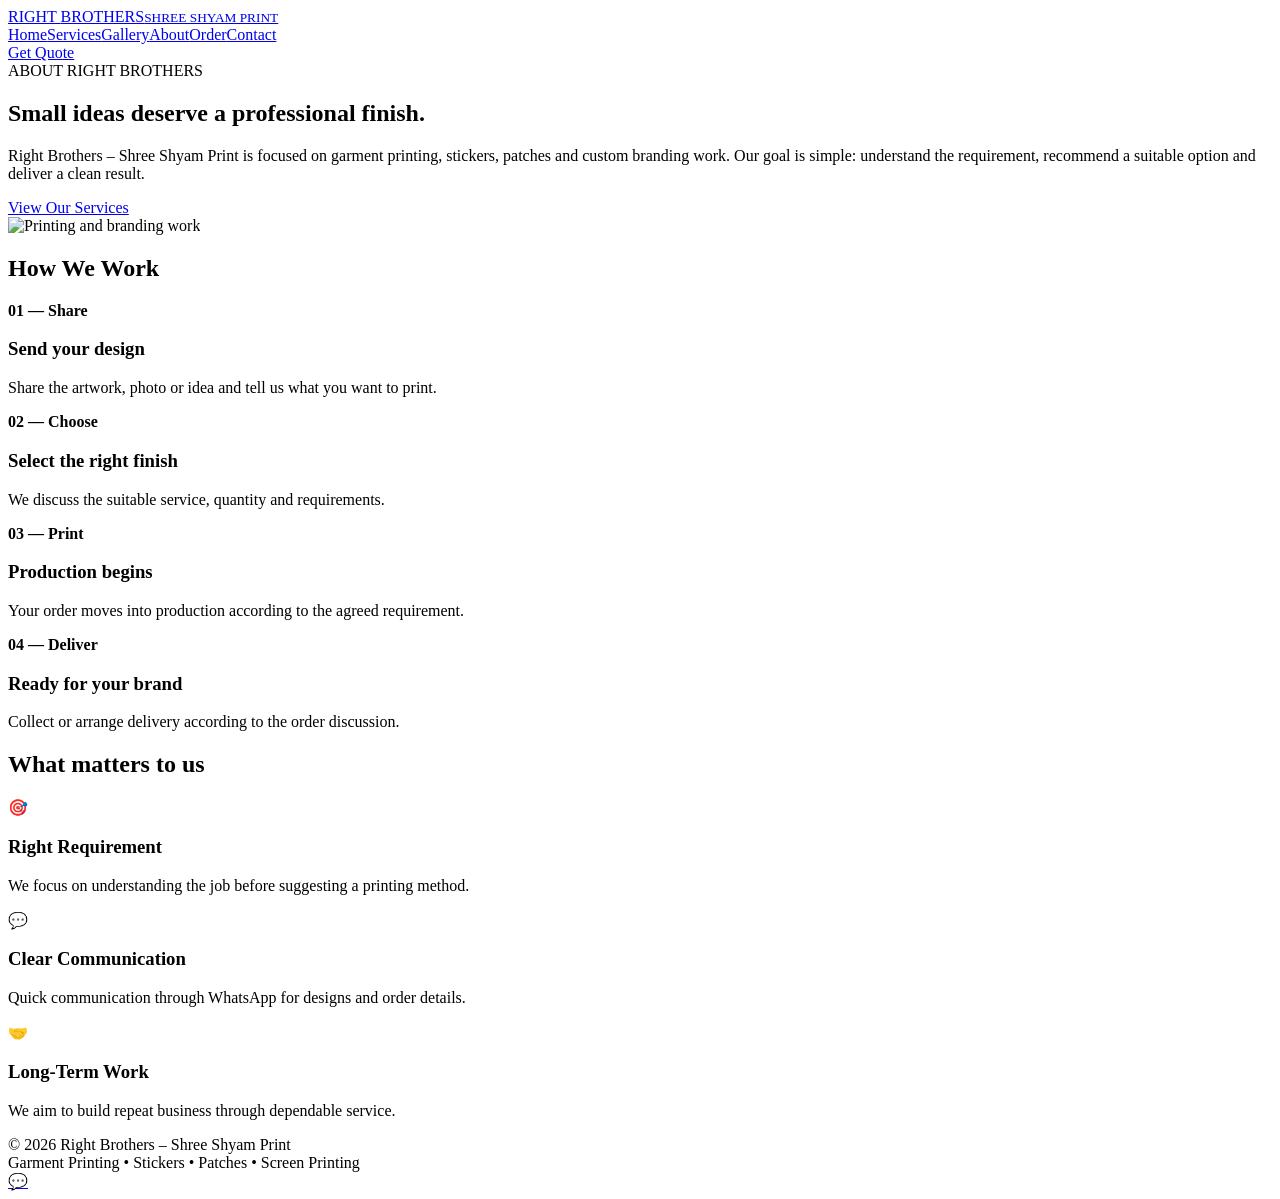
==== about.html @ 7b705228 "Add files via upload" ====
<!doctype html><html lang="en"><head><meta charset="utf-8"><meta name="viewport" content="width=device-width,initial-scale=1"><meta name="description" content="About Right Brothers – Shree Shyam Print, printing and branding solutions in Kolkata."><title>About Us | Right Brothers</title><link rel="stylesheet" href="style.css"></head><body>
<header><div class="wrap nav"><a class="brand" href="index.html">RIGHT <span>BROTHERS</span><small>SHREE SHYAM PRINT</small></a><nav><a href="index.html">Home</a><a href="services.html">Services</a><a href="gallery.html">Gallery</a><a class="active" href="about.html">About</a><a href="order.html">Order</a><a href="contact.html">Contact</a></nav><a class="order" href="order.html">Get Quote</a></div></header><main><section class="hero"><div class="wrap heroGrid"><div><div class="eyebrow">ABOUT RIGHT BROTHERS</div><h1>Small ideas deserve a <span>professional finish.</span></h1><p>Right Brothers – Shree Shyam Print is focused on garment printing, stickers, patches and custom branding work. Our goal is simple: understand the requirement, recommend a suitable option and deliver a clean result.</p><a class="btn btnGold" href="services.html">View Our Services</a></div><img class="heroImg" src="assets/img1.jpg" alt="Printing and branding work"></div></section><section><div class="wrap"><div class="heading"><h2>How We <span>Work</span></h2></div><div class="timeline"><div class="card"><b>01 — Share</b><h3>Send your design</h3><p>Share the artwork, photo or idea and tell us what you want to print.</p></div><div class="card"><b>02 — Choose</b><h3>Select the right finish</h3><p>We discuss the suitable service, quantity and requirements.</p></div><div class="card"><b>03 — Print</b><h3>Production begins</h3><p>Your order moves into production according to the agreed requirement.</p></div><div class="card"><b>04 — Deliver</b><h3>Ready for your brand</h3><p>Collect or arrange delivery according to the order discussion.</p></div></div></div></section><section class="band"><div class="wrap"><div class="heading"><h2>What matters to <span>us</span></h2></div><div class="grid features"><div class="card"><div class="icon">🎯</div><h3>Right Requirement</h3><p>We focus on understanding the job before suggesting a printing method.</p></div><div class="card"><div class="icon">💬</div><h3>Clear Communication</h3><p>Quick communication through WhatsApp for designs and order details.</p></div><div class="card"><div class="icon">🤝</div><h3>Long-Term Work</h3><p>We aim to build repeat business through dependable service.</p></div></div></div></section></main><footer><div class="wrap foot"><div>© 2026 Right Brothers – Shree Shyam Print</div><div>Garment Printing • Stickers • Patches • Screen Printing</div></div></footer><a class="wa" href="https://wa.me/919330993359">💬</a></body></html>
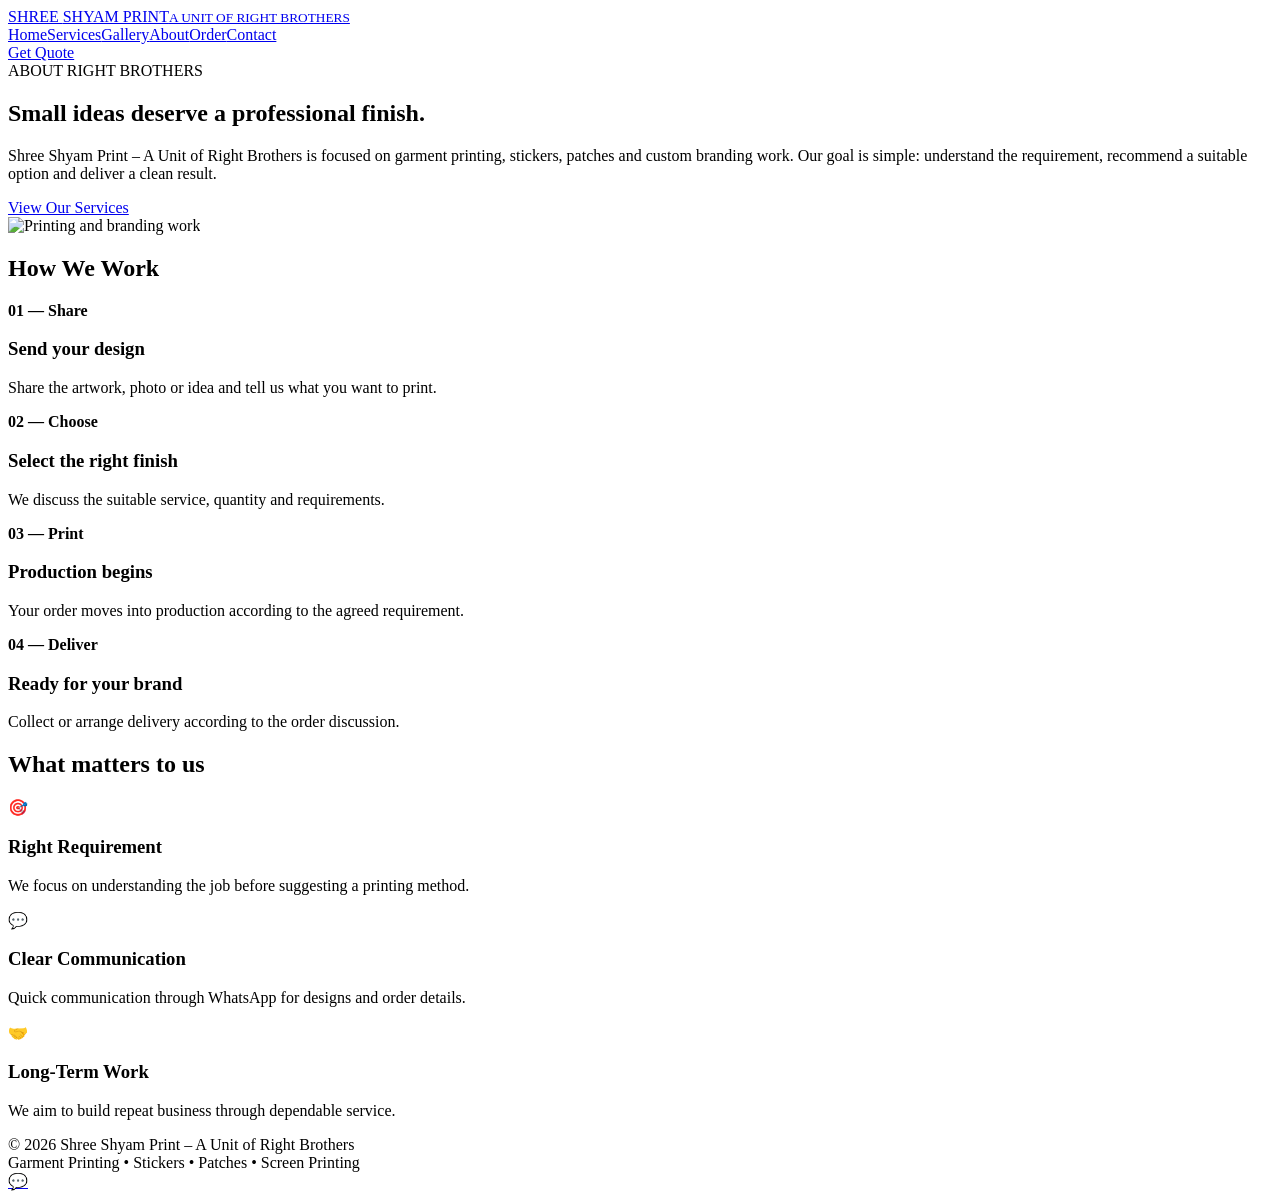
==== commit 38a10efb: "Add files via upload" ====
--- a/about.html
+++ b/about.html
@@ -1,2 +1,2 @@
-<!doctype html><html lang="en"><head><meta charset="utf-8"><meta name="viewport" content="width=device-width,initial-scale=1"><meta name="description" content="About Right Brothers – Shree Shyam Print, printing and branding solutions in Kolkata."><title>About Us | Right Brothers</title><link rel="stylesheet" href="style.css"></head><body>
-<header><div class="wrap nav"><a class="brand" href="index.html">RIGHT <span>BROTHERS</span><small>SHREE SHYAM PRINT</small></a><nav><a href="index.html">Home</a><a href="services.html">Services</a><a href="gallery.html">Gallery</a><a class="active" href="about.html">About</a><a href="order.html">Order</a><a href="contact.html">Contact</a></nav><a class="order" href="order.html">Get Quote</a></div></header><main><section class="hero"><div class="wrap heroGrid"><div><div class="eyebrow">ABOUT RIGHT BROTHERS</div><h1>Small ideas deserve a <span>professional finish.</span></h1><p>Right Brothers – Shree Shyam Print is focused on garment printing, stickers, patches and custom branding work. Our goal is simple: understand the requirement, recommend a suitable option and deliver a clean result.</p><a class="btn btnGold" href="services.html">View Our Services</a></div><img class="heroImg" src="assets/img1.jpg" alt="Printing and branding work"></div></section><section><div class="wrap"><div class="heading"><h2>How We <span>Work</span></h2></div><div class="timeline"><div class="card"><b>01 — Share</b><h3>Send your design</h3><p>Share the artwork, photo or idea and tell us what you want to print.</p></div><div class="card"><b>02 — Choose</b><h3>Select the right finish</h3><p>We discuss the suitable service, quantity and requirements.</p></div><div class="card"><b>03 — Print</b><h3>Production begins</h3><p>Your order moves into production according to the agreed requirement.</p></div><div class="card"><b>04 — Deliver</b><h3>Ready for your brand</h3><p>Collect or arrange delivery according to the order discussion.</p></div></div></div></section><section class="band"><div class="wrap"><div class="heading"><h2>What matters to <span>us</span></h2></div><div class="grid features"><div class="card"><div class="icon">🎯</div><h3>Right Requirement</h3><p>We focus on understanding the job before suggesting a printing method.</p></div><div class="card"><div class="icon">💬</div><h3>Clear Communication</h3><p>Quick communication through WhatsApp for designs and order details.</p></div><div class="card"><div class="icon">🤝</div><h3>Long-Term Work</h3><p>We aim to build repeat business through dependable service.</p></div></div></div></section></main><footer><div class="wrap foot"><div>© 2026 Right Brothers – Shree Shyam Print</div><div>Garment Printing • Stickers • Patches • Screen Printing</div></div></footer><a class="wa" href="https://wa.me/919330993359">💬</a></body></html>
+<!doctype html><html lang="en"><head><meta charset="utf-8"><meta name="viewport" content="width=device-width,initial-scale=1"><meta name="description" content="About Shree Shyam Print – A Unit of Right Brothers, printing and branding solutions in Kolkata."><title>About Us | Shree Shyam Print</title><link rel="stylesheet" href="style.css"></head><body>
+<header><div class="wrap nav"><a class="brand" href="index.html">SHREE <span>SHYAM PRINT</span><small>A UNIT OF RIGHT BROTHERS</small></a><nav><a href="index.html">Home</a><a href="services.html">Services</a><a href="gallery.html">Gallery</a><a class="active" href="about.html">About</a><a href="order.html">Order</a><a href="contact.html">Contact</a></nav><a class="order" href="order.html">Get Quote</a></div></header><main><section class="hero"><div class="wrap heroGrid"><div><div class="eyebrow">ABOUT RIGHT BROTHERS</div><h1>Small ideas deserve a <span>professional finish.</span></h1><p>Shree Shyam Print – A Unit of Right Brothers is focused on garment printing, stickers, patches and custom branding work. Our goal is simple: understand the requirement, recommend a suitable option and deliver a clean result.</p><a class="btn btnGold" href="services.html">View Our Services</a></div><img class="heroImg" src="assets/img1.jpg" alt="Printing and branding work"></div></section><section><div class="wrap"><div class="heading"><h2>How We <span>Work</span></h2></div><div class="timeline"><div class="card"><b>01 — Share</b><h3>Send your design</h3><p>Share the artwork, photo or idea and tell us what you want to print.</p></div><div class="card"><b>02 — Choose</b><h3>Select the right finish</h3><p>We discuss the suitable service, quantity and requirements.</p></div><div class="card"><b>03 — Print</b><h3>Production begins</h3><p>Your order moves into production according to the agreed requirement.</p></div><div class="card"><b>04 — Deliver</b><h3>Ready for your brand</h3><p>Collect or arrange delivery according to the order discussion.</p></div></div></div></section><section class="band"><div class="wrap"><div class="heading"><h2>What matters to <span>us</span></h2></div><div class="grid features"><div class="card"><div class="icon">🎯</div><h3>Right Requirement</h3><p>We focus on understanding the job before suggesting a printing method.</p></div><div class="card"><div class="icon">💬</div><h3>Clear Communication</h3><p>Quick communication through WhatsApp for designs and order details.</p></div><div class="card"><div class="icon">🤝</div><h3>Long-Term Work</h3><p>We aim to build repeat business through dependable service.</p></div></div></div></section></main><footer><div class="wrap foot"><div>© 2026 Shree Shyam Print – A Unit of Right Brothers</div><div>Garment Printing • Stickers • Patches • Screen Printing</div></div></footer><a class="wa" href="https://wa.me/919330993359">💬</a></body></html>
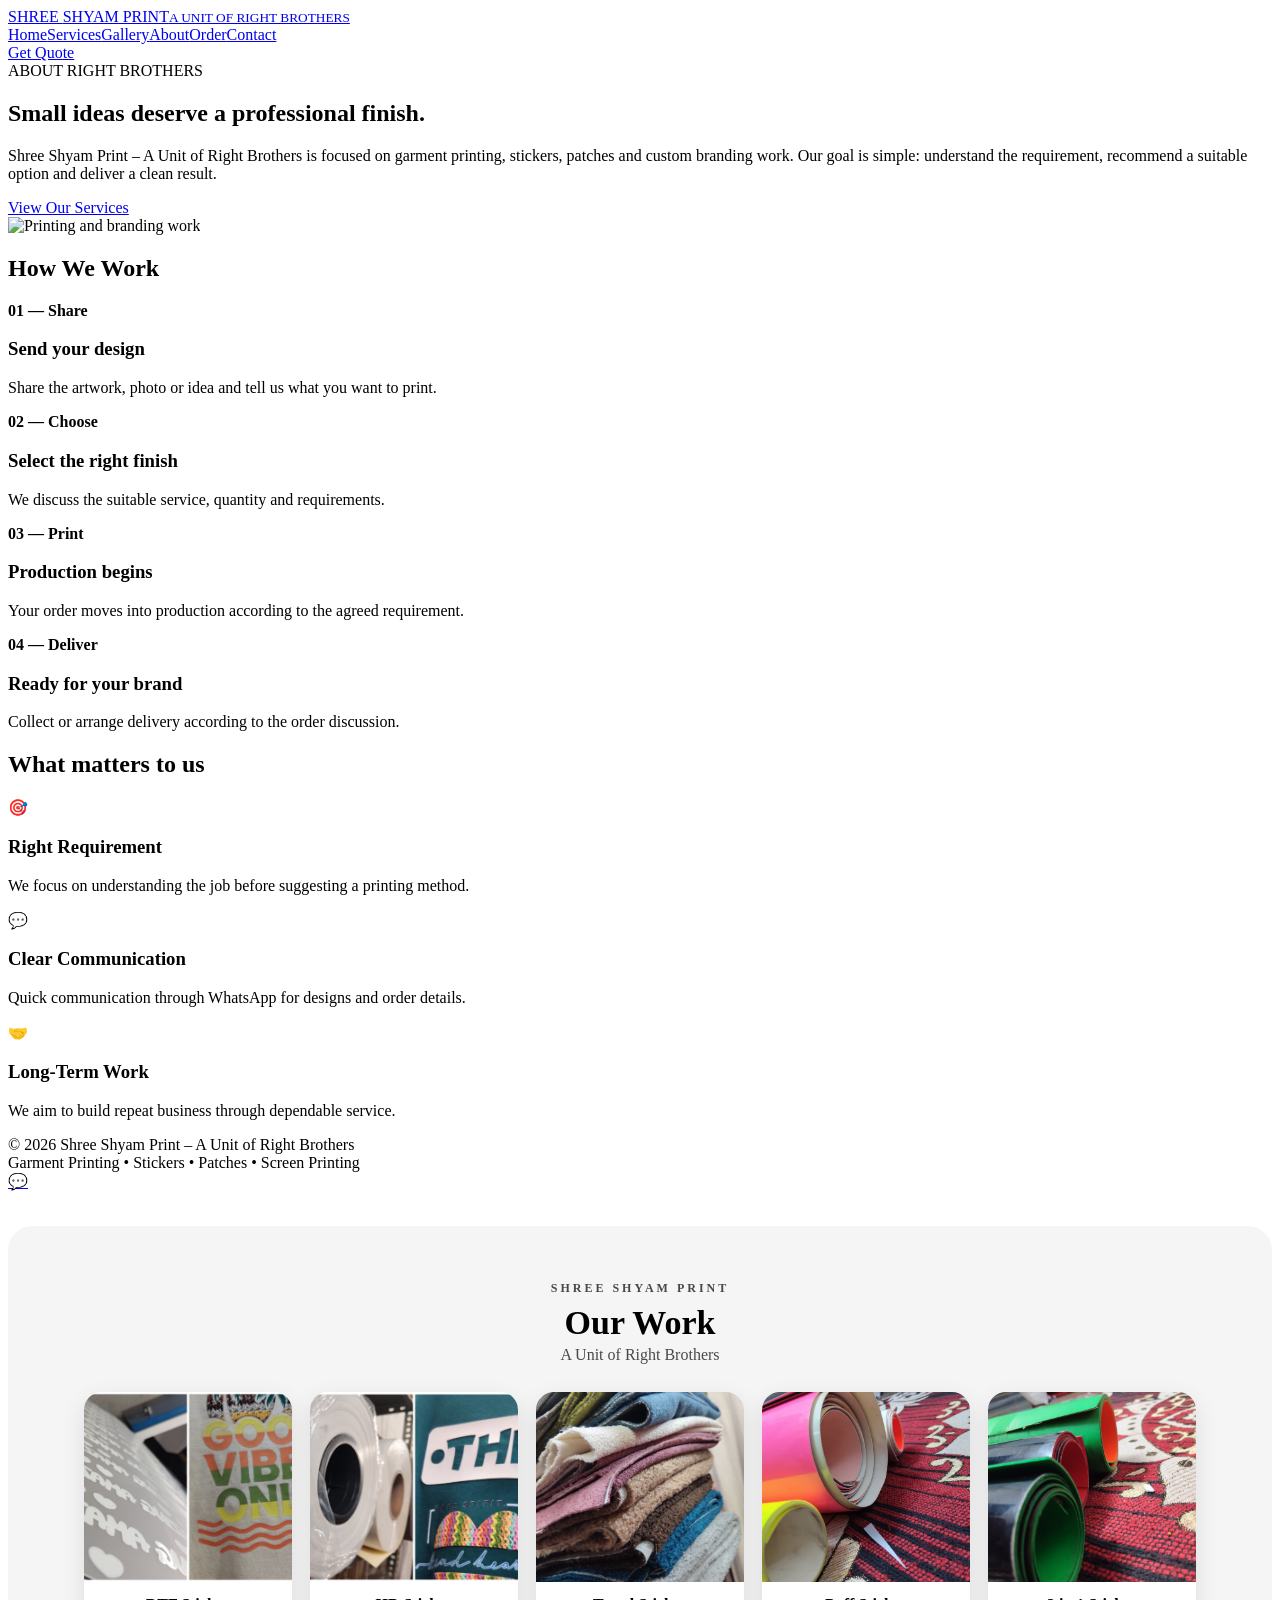
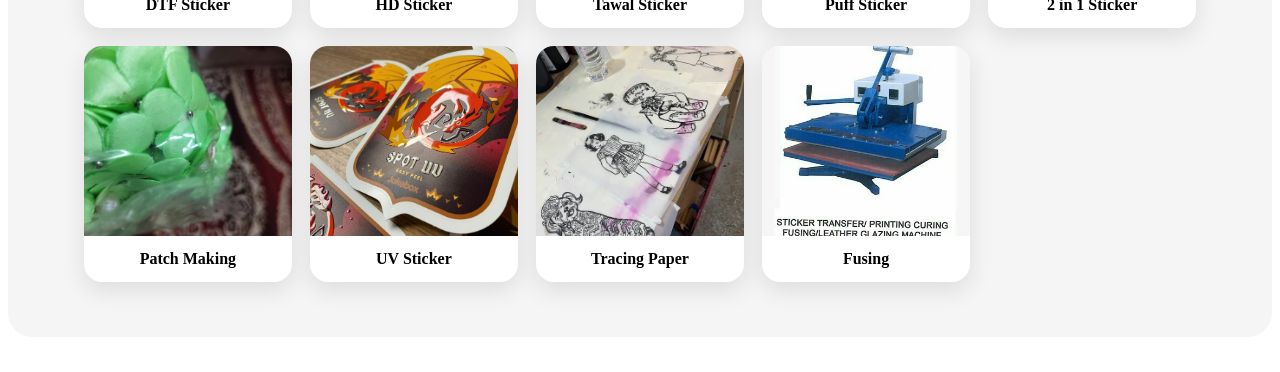
==== commit 82db027d: "Add files via upload" ====
--- a/about.html
+++ b/about.html
@@ -1,2 +1,61 @@
 <!doctype html><html lang="en"><head><meta charset="utf-8"><meta name="viewport" content="width=device-width,initial-scale=1"><meta name="description" content="About Shree Shyam Print – A Unit of Right Brothers, printing and branding solutions in Kolkata."><title>About Us | Shree Shyam Print</title><link rel="stylesheet" href="style.css"></head><body>
-<header><div class="wrap nav"><a class="brand" href="index.html">SHREE <span>SHYAM PRINT</span><small>A UNIT OF RIGHT BROTHERS</small></a><nav><a href="index.html">Home</a><a href="services.html">Services</a><a href="gallery.html">Gallery</a><a class="active" href="about.html">About</a><a href="order.html">Order</a><a href="contact.html">Contact</a></nav><a class="order" href="order.html">Get Quote</a></div></header><main><section class="hero"><div class="wrap heroGrid"><div><div class="eyebrow">ABOUT RIGHT BROTHERS</div><h1>Small ideas deserve a <span>professional finish.</span></h1><p>Shree Shyam Print – A Unit of Right Brothers is focused on garment printing, stickers, patches and custom branding work. Our goal is simple: understand the requirement, recommend a suitable option and deliver a clean result.</p><a class="btn btnGold" href="services.html">View Our Services</a></div><img class="heroImg" src="assets/img1.jpg" alt="Printing and branding work"></div></section><section><div class="wrap"><div class="heading"><h2>How We <span>Work</span></h2></div><div class="timeline"><div class="card"><b>01 — Share</b><h3>Send your design</h3><p>Share the artwork, photo or idea and tell us what you want to print.</p></div><div class="card"><b>02 — Choose</b><h3>Select the right finish</h3><p>We discuss the suitable service, quantity and requirements.</p></div><div class="card"><b>03 — Print</b><h3>Production begins</h3><p>Your order moves into production according to the agreed requirement.</p></div><div class="card"><b>04 — Deliver</b><h3>Ready for your brand</h3><p>Collect or arrange delivery according to the order discussion.</p></div></div></div></section><section class="band"><div class="wrap"><div class="heading"><h2>What matters to <span>us</span></h2></div><div class="grid features"><div class="card"><div class="icon">🎯</div><h3>Right Requirement</h3><p>We focus on understanding the job before suggesting a printing method.</p></div><div class="card"><div class="icon">💬</div><h3>Clear Communication</h3><p>Quick communication through WhatsApp for designs and order details.</p></div><div class="card"><div class="icon">🤝</div><h3>Long-Term Work</h3><p>We aim to build repeat business through dependable service.</p></div></div></div></section></main><footer><div class="wrap foot"><div>© 2026 Shree Shyam Print – A Unit of Right Brothers</div><div>Garment Printing • Stickers • Patches • Screen Printing</div></div></footer><a class="wa" href="https://wa.me/919330993359">💬</a></body></html>
+<header><div class="wrap nav"><a class="brand" href="index.html">SHREE <span>SHYAM PRINT</span><small>A UNIT OF RIGHT BROTHERS</small></a><nav><a href="index.html">Home</a><a href="services.html">Services</a><a href="gallery.html">Gallery</a><a class="active" href="about.html">About</a><a href="order.html">Order</a><a href="contact.html">Contact</a></nav><a class="order" href="order.html">Get Quote</a></div></header><main><section class="hero"><div class="wrap heroGrid"><div><div class="eyebrow">ABOUT RIGHT BROTHERS</div><h1>Small ideas deserve a <span>professional finish.</span></h1><p>Shree Shyam Print – A Unit of Right Brothers is focused on garment printing, stickers, patches and custom branding work. Our goal is simple: understand the requirement, recommend a suitable option and deliver a clean result.</p><a class="btn btnGold" href="services.html">View Our Services</a></div><img class="heroImg" src="assets/img1.jpg" alt="Printing and branding work"></div></section><section><div class="wrap"><div class="heading"><h2>How We <span>Work</span></h2></div><div class="timeline"><div class="card"><b>01 — Share</b><h3>Send your design</h3><p>Share the artwork, photo or idea and tell us what you want to print.</p></div><div class="card"><b>02 — Choose</b><h3>Select the right finish</h3><p>We discuss the suitable service, quantity and requirements.</p></div><div class="card"><b>03 — Print</b><h3>Production begins</h3><p>Your order moves into production according to the agreed requirement.</p></div><div class="card"><b>04 — Deliver</b><h3>Ready for your brand</h3><p>Collect or arrange delivery according to the order discussion.</p></div></div></div></section><section class="band"><div class="wrap"><div class="heading"><h2>What matters to <span>us</span></h2></div><div class="grid features"><div class="card"><div class="icon">🎯</div><h3>Right Requirement</h3><p>We focus on understanding the job before suggesting a printing method.</p></div><div class="card"><div class="icon">💬</div><h3>Clear Communication</h3><p>Quick communication through WhatsApp for designs and order details.</p></div><div class="card"><div class="icon">🤝</div><h3>Long-Term Work</h3><p>We aim to build repeat business through dependable service.</p></div></div></div></section></main><footer><div class="wrap foot"><div>© 2026 Shree Shyam Print – A Unit of Right Brothers</div><div>Garment Printing • Stickers • Patches • Screen Printing</div></div></footer><a class="wa" href="https://wa.me/919330993359">💬</a>
+<section class="ssp-all-work-gallery" aria-label="Our Work">
+  <div class="ssp-gallery-heading">
+    <div class="ssp-eyebrow">SHREE SHYAM PRINT</div>
+    <h2>Our Work</h2>
+    <p>A Unit of Right Brothers</p>
+  </div>
+  <div class="ssp-work-grid">
+    <article class="ssp-work-card">
+      <img src="[data-uri]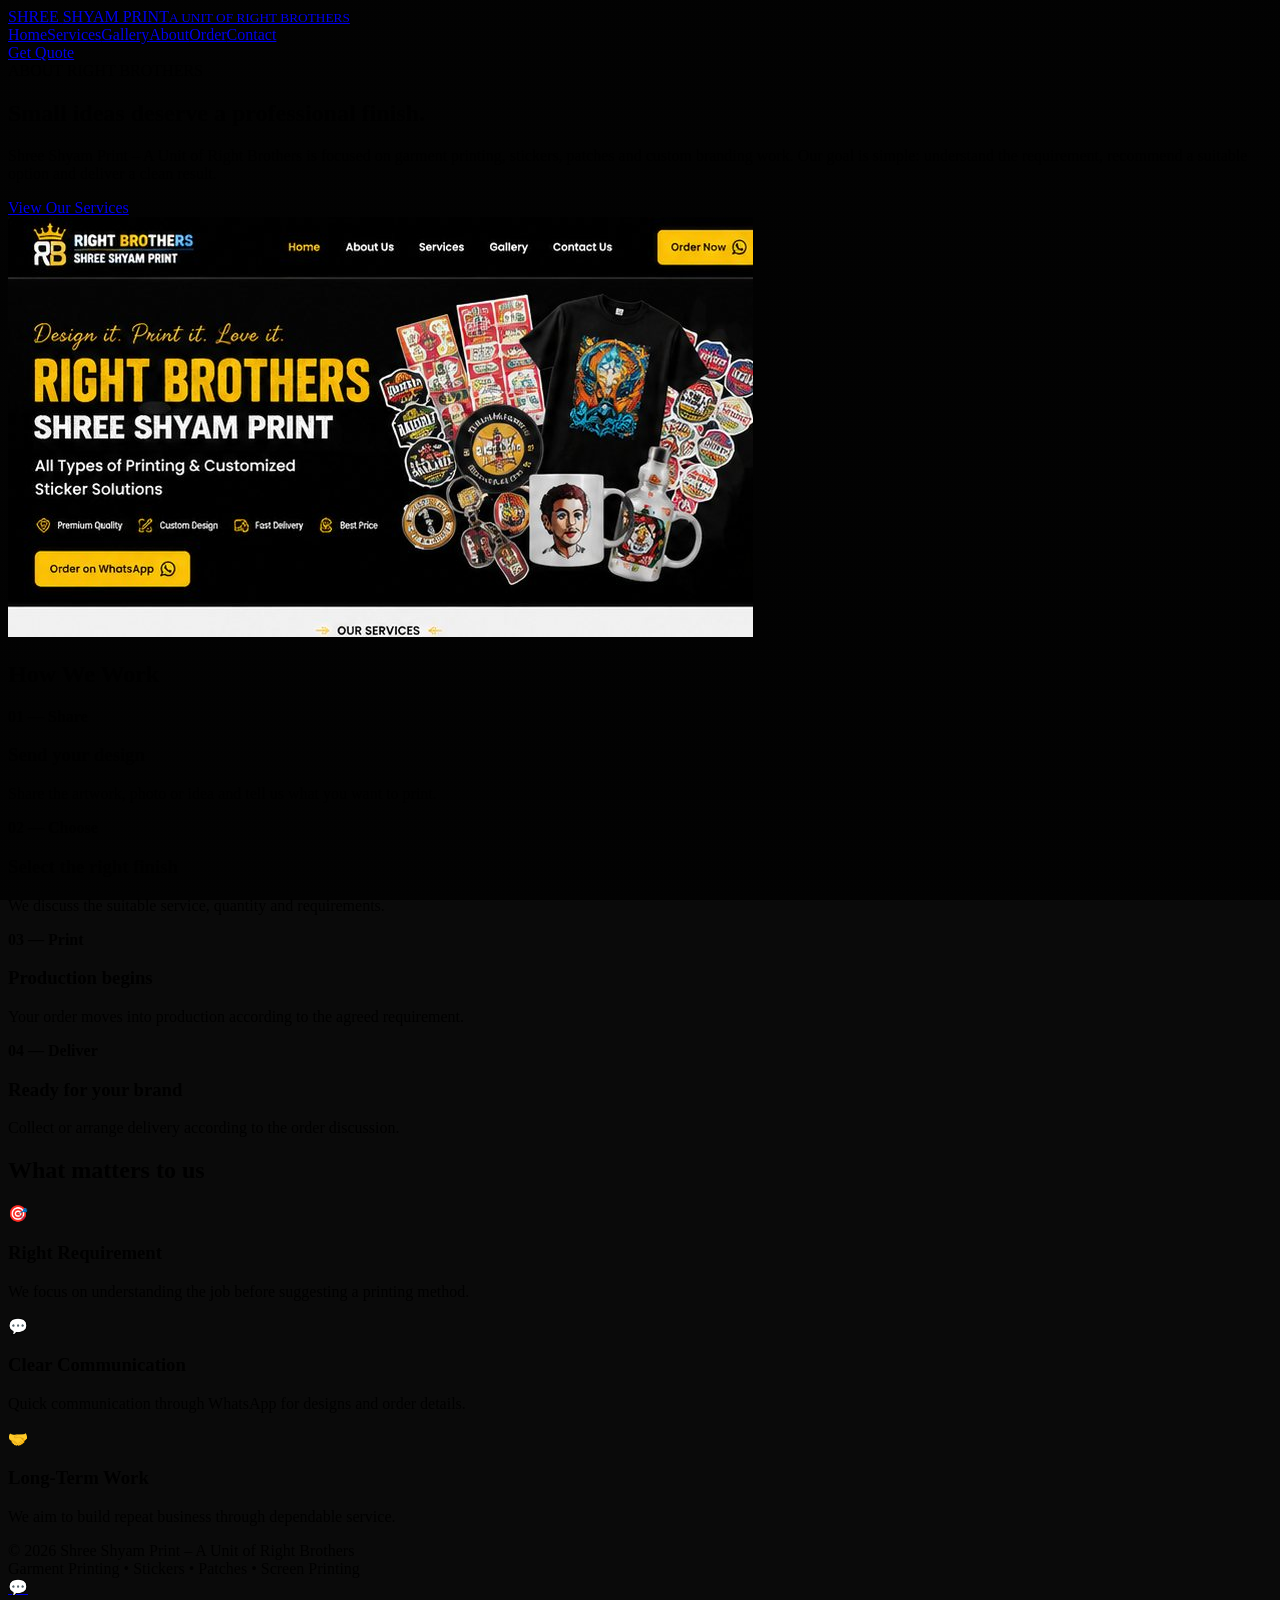
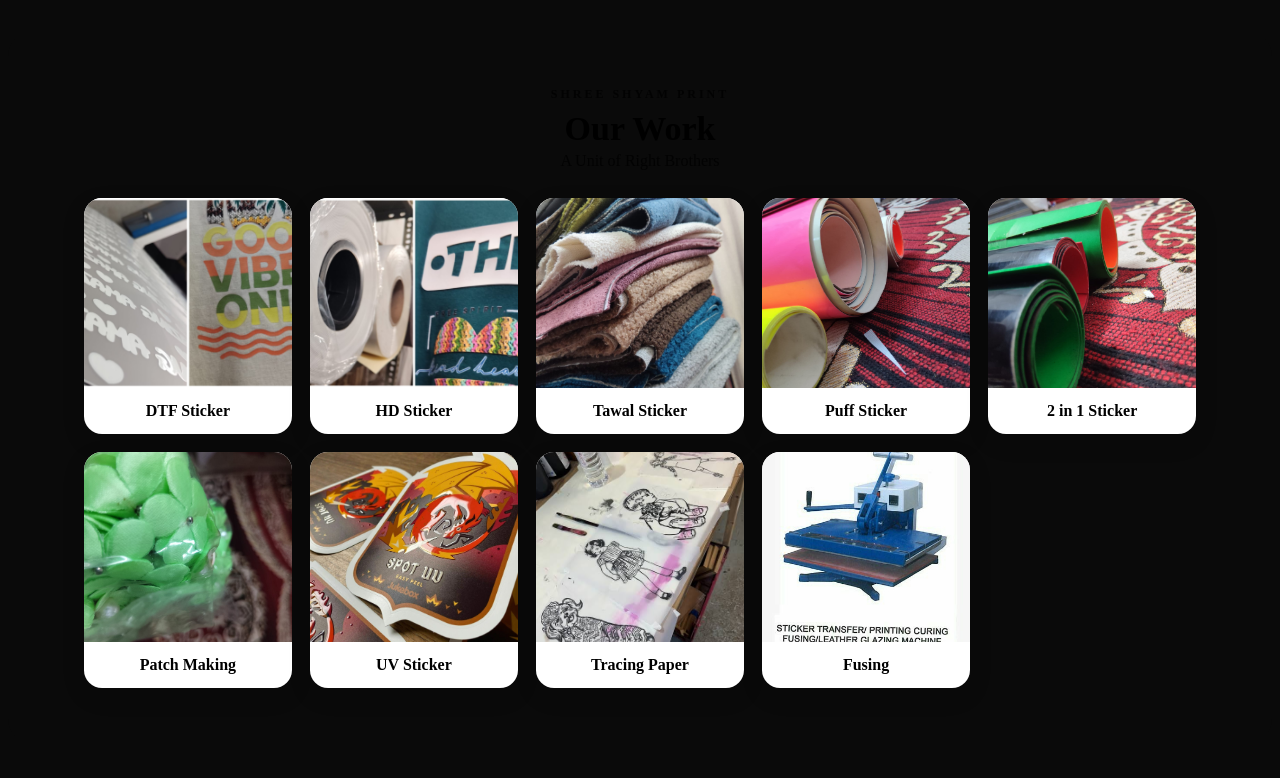
==== commit ef6d68b0: "Add files via upload" ====
--- a/about.html
+++ b/about.html
@@ -1,5 +1,7 @@
-<!doctype html><html lang="en"><head><meta charset="utf-8"><meta name="viewport" content="width=device-width,initial-scale=1"><meta name="description" content="About Shree Shyam Print – A Unit of Right Brothers, printing and branding solutions in Kolkata."><title>About Us | Shree Shyam Print</title><link rel="stylesheet" href="style.css"></head><body>
-<header><div class="wrap nav"><a class="brand" href="index.html">SHREE <span>SHYAM PRINT</span><small>A UNIT OF RIGHT BROTHERS</small></a><nav><a href="index.html">Home</a><a href="services.html">Services</a><a href="gallery.html">Gallery</a><a class="active" href="about.html">About</a><a href="order.html">Order</a><a href="contact.html">Contact</a></nav><a class="order" href="order.html">Get Quote</a></div></header><main><section class="hero"><div class="wrap heroGrid"><div><div class="eyebrow">ABOUT RIGHT BROTHERS</div><h1>Small ideas deserve a <span>professional finish.</span></h1><p>Shree Shyam Print – A Unit of Right Brothers is focused on garment printing, stickers, patches and custom branding work. Our goal is simple: understand the requirement, recommend a suitable option and deliver a clean result.</p><a class="btn btnGold" href="services.html">View Our Services</a></div><img class="heroImg" src="assets/img1.jpg" alt="Printing and branding work"></div></section><section><div class="wrap"><div class="heading"><h2>How We <span>Work</span></h2></div><div class="timeline"><div class="card"><b>01 — Share</b><h3>Send your design</h3><p>Share the artwork, photo or idea and tell us what you want to print.</p></div><div class="card"><b>02 — Choose</b><h3>Select the right finish</h3><p>We discuss the suitable service, quantity and requirements.</p></div><div class="card"><b>03 — Print</b><h3>Production begins</h3><p>Your order moves into production according to the agreed requirement.</p></div><div class="card"><b>04 — Deliver</b><h3>Ready for your brand</h3><p>Collect or arrange delivery according to the order discussion.</p></div></div></div></section><section class="band"><div class="wrap"><div class="heading"><h2>What matters to <span>us</span></h2></div><div class="grid features"><div class="card"><div class="icon">🎯</div><h3>Right Requirement</h3><p>We focus on understanding the job before suggesting a printing method.</p></div><div class="card"><div class="icon">💬</div><h3>Clear Communication</h3><p>Quick communication through WhatsApp for designs and order details.</p></div><div class="card"><div class="icon">🤝</div><h3>Long-Term Work</h3><p>We aim to build repeat business through dependable service.</p></div></div></div></section></main><footer><div class="wrap foot"><div>© 2026 Shree Shyam Print – A Unit of Right Brothers</div><div>Garment Printing • Stickers • Patches • Screen Printing</div></div></footer><a class="wa" href="https://wa.me/919330993359">💬</a>
+<!doctype html><html lang="en"><head><meta charset="utf-8"><meta name="viewport" content="width=device-width,initial-scale=1"><meta name="description" content="About Shree Shyam Print – A Unit of Right Brothers, printing and branding solutions in Kolkata."><title>About Us | Shree Shyam Print</title><link rel="stylesheet" href="style.css"><style>
+html,body{background-image:linear-gradient(rgba(0,0,0,.78),rgba(0,0,0,.78)),url('assets/work-background.jpg');background-size:cover;background-position:center;background-attachment:fixed;background-repeat:no-repeat;background-color:#0a0a0a}
+</style></head><body>
+<header><div class="wrap nav"><a class="brand" href="index.html">SHREE <span>SHYAM PRINT</span><small>A UNIT OF RIGHT BROTHERS</small></a><nav><a href="index.html">Home</a><a href="services.html">Services</a><a href="gallery.html">Gallery</a><a class="active" href="about.html">About</a><a href="order.html">Order</a><a href="contact.html">Contact</a></nav><a class="order" href="order.html">Get Quote</a></div></header><main><section class="hero"><div class="wrap heroGrid"><div><div class="eyebrow">ABOUT RIGHT BROTHERS</div><h1>Small ideas deserve a <span>professional finish.</span></h1><p>Shree Shyam Print – A Unit of Right Brothers is focused on garment printing, stickers, patches and custom branding work. Our goal is simple: understand the requirement, recommend a suitable option and deliver a clean result.</p><a class="btn btnGold" href="services.html">View Our Services</a></div><img class="heroImg" src="[data-uri]" alt="Printing and branding work"></div></section><section><div class="wrap"><div class="heading"><h2>How We <span>Work</span></h2></div><div class="timeline"><div class="card"><b>01 — Share</b><h3>Send your design</h3><p>Share the artwork, photo or idea and tell us what you want to print.</p></div><div class="card"><b>02 — Choose</b><h3>Select the right finish</h3><p>We discuss the suitable service, quantity and requirements.</p></div><div class="card"><b>03 — Print</b><h3>Production begins</h3><p>Your order moves into production according to the agreed requirement.</p></div><div class="card"><b>04 — Deliver</b><h3>Ready for your brand</h3><p>Collect or arrange delivery according to the order discussion.</p></div></div></div></section><section class="band"><div class="wrap"><div class="heading"><h2>What matters to <span>us</span></h2></div><div class="grid features"><div class="card"><div class="icon">🎯</div><h3>Right Requirement</h3><p>We focus on understanding the job before suggesting a printing method.</p></div><div class="card"><div class="icon">💬</div><h3>Clear Communication</h3><p>Quick communication through WhatsApp for designs and order details.</p></div><div class="card"><div class="icon">🤝</div><h3>Long-Term Work</h3><p>We aim to build repeat business through dependable service.</p></div></div></div></section></main><footer><div class="wrap foot"><div>© 2026 Shree Shyam Print – A Unit of Right Brothers</div><div>Garment Printing • Stickers • Patches • Screen Printing</div></div></footer><a class="wa" href="https://wa.me/919330993359">💬</a>
 <section class="ssp-all-work-gallery" aria-label="Our Work">
   <div class="ssp-gallery-heading">
     <div class="ssp-eyebrow">SHREE SHYAM PRINT</div>
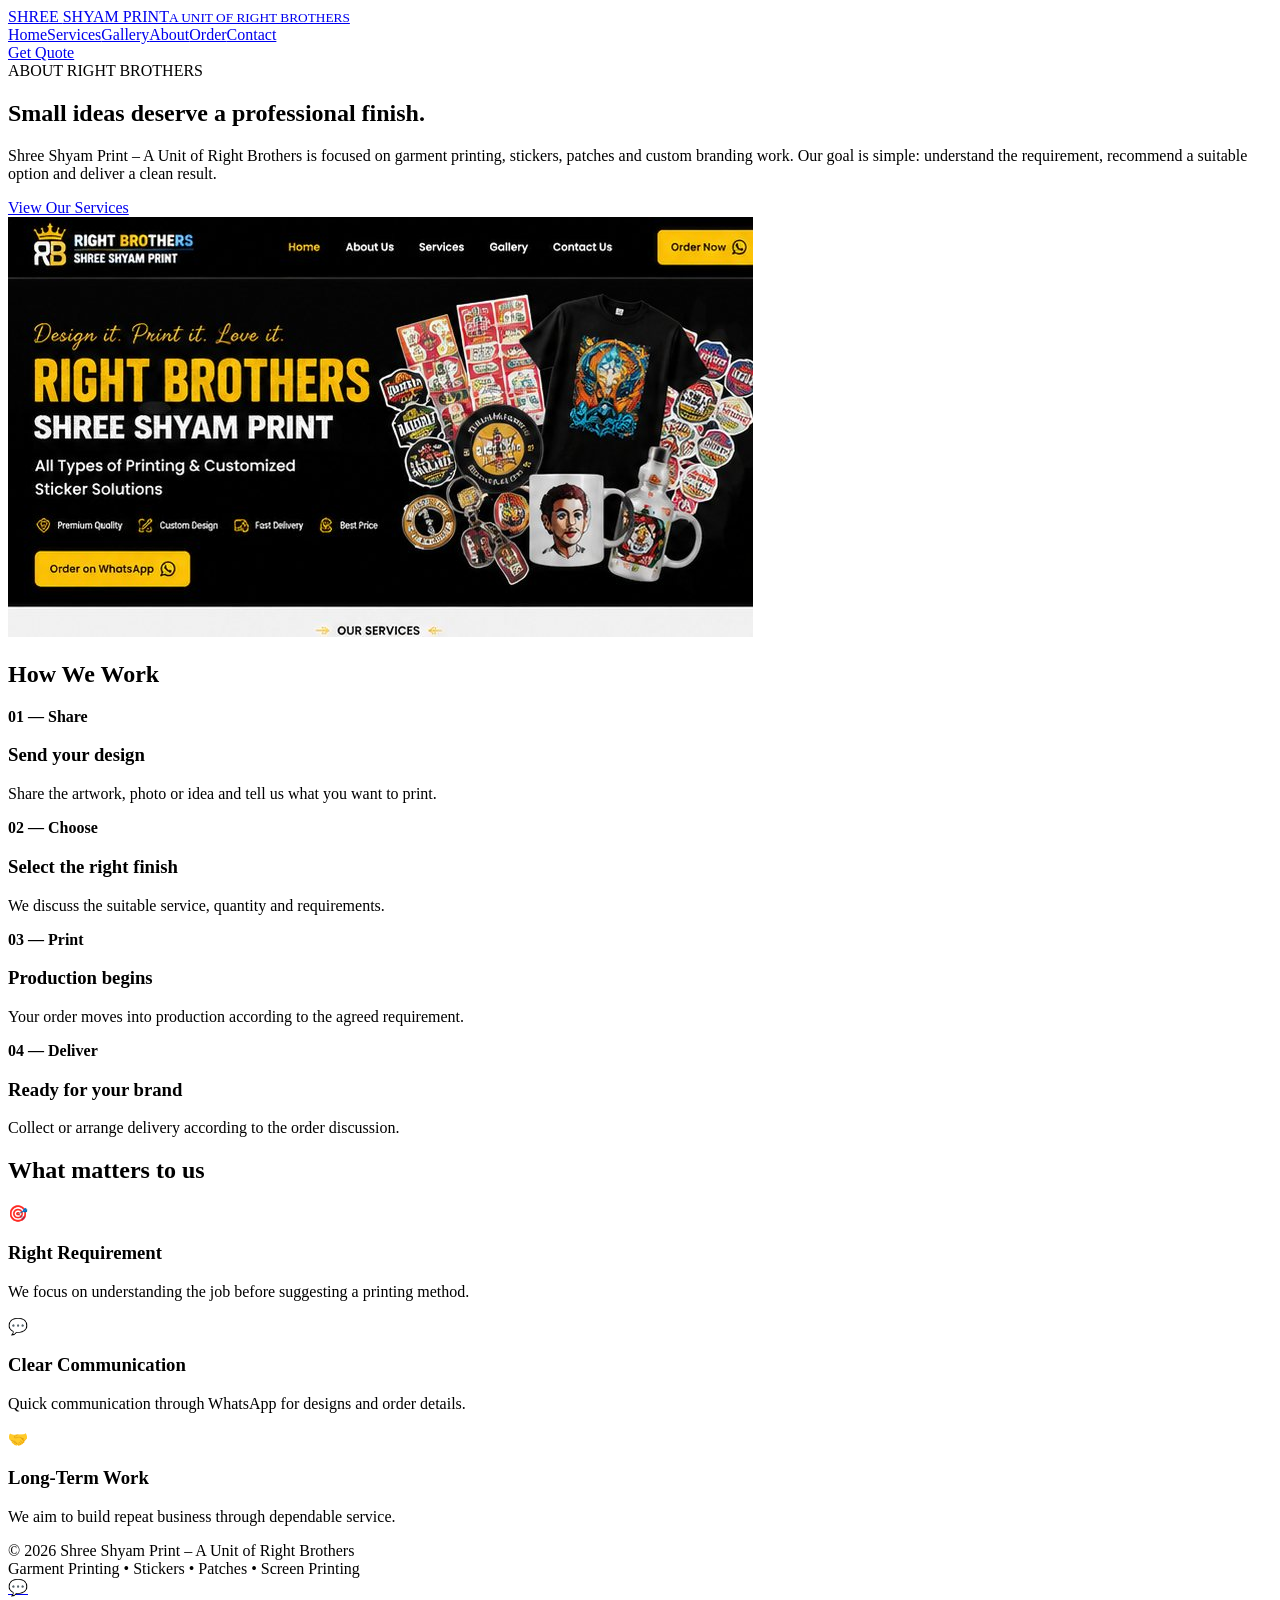
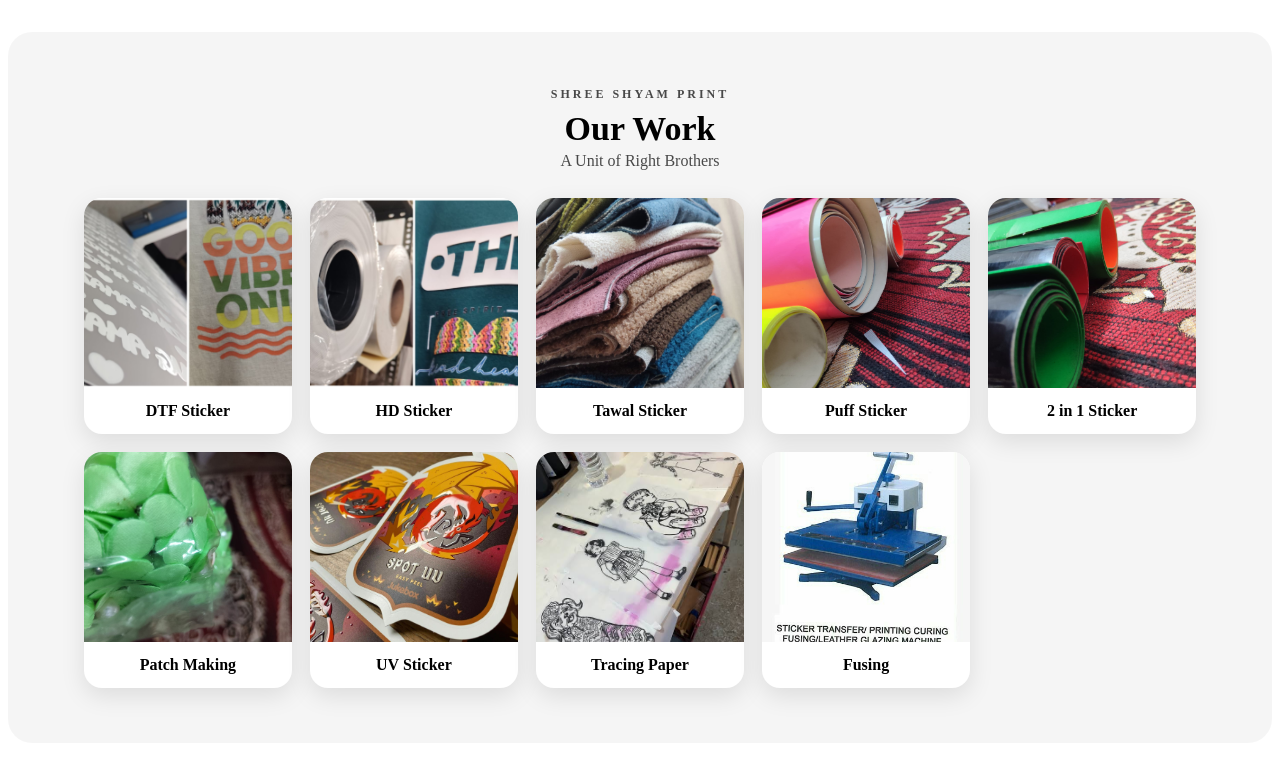
==== commit 1bf9afbe: "Add files via upload" ====
--- a/about.html
+++ b/about.html
@@ -1,6 +1,4 @@
-<!doctype html><html lang="en"><head><meta charset="utf-8"><meta name="viewport" content="width=device-width,initial-scale=1"><meta name="description" content="About Shree Shyam Print – A Unit of Right Brothers, printing and branding solutions in Kolkata."><title>About Us | Shree Shyam Print</title><link rel="stylesheet" href="style.css"><style>
-html,body{background-image:linear-gradient(rgba(0,0,0,.78),rgba(0,0,0,.78)),url('assets/work-background.jpg');background-size:cover;background-position:center;background-attachment:fixed;background-repeat:no-repeat;background-color:#0a0a0a}
-</style></head><body>
+<!doctype html><html lang="en"><head><meta charset="utf-8"><meta name="viewport" content="width=device-width,initial-scale=1"><meta name="description" content="About Shree Shyam Print – A Unit of Right Brothers, printing and branding solutions in Kolkata."><title>About Us | Shree Shyam Print</title><link rel="stylesheet" href="style.css"></head><body>
 <header><div class="wrap nav"><a class="brand" href="index.html">SHREE <span>SHYAM PRINT</span><small>A UNIT OF RIGHT BROTHERS</small></a><nav><a href="index.html">Home</a><a href="services.html">Services</a><a href="gallery.html">Gallery</a><a class="active" href="about.html">About</a><a href="order.html">Order</a><a href="contact.html">Contact</a></nav><a class="order" href="order.html">Get Quote</a></div></header><main><section class="hero"><div class="wrap heroGrid"><div><div class="eyebrow">ABOUT RIGHT BROTHERS</div><h1>Small ideas deserve a <span>professional finish.</span></h1><p>Shree Shyam Print – A Unit of Right Brothers is focused on garment printing, stickers, patches and custom branding work. Our goal is simple: understand the requirement, recommend a suitable option and deliver a clean result.</p><a class="btn btnGold" href="services.html">View Our Services</a></div><img class="heroImg" src="[data-uri]" alt="Printing and branding work"></div></section><section><div class="wrap"><div class="heading"><h2>How We <span>Work</span></h2></div><div class="timeline"><div class="card"><b>01 — Share</b><h3>Send your design</h3><p>Share the artwork, photo or idea and tell us what you want to print.</p></div><div class="card"><b>02 — Choose</b><h3>Select the right finish</h3><p>We discuss the suitable service, quantity and requirements.</p></div><div class="card"><b>03 — Print</b><h3>Production begins</h3><p>Your order moves into production according to the agreed requirement.</p></div><div class="card"><b>04 — Deliver</b><h3>Ready for your brand</h3><p>Collect or arrange delivery according to the order discussion.</p></div></div></div></section><section class="band"><div class="wrap"><div class="heading"><h2>What matters to <span>us</span></h2></div><div class="grid features"><div class="card"><div class="icon">🎯</div><h3>Right Requirement</h3><p>We focus on understanding the job before suggesting a printing method.</p></div><div class="card"><div class="icon">💬</div><h3>Clear Communication</h3><p>Quick communication through WhatsApp for designs and order details.</p></div><div class="card"><div class="icon">🤝</div><h3>Long-Term Work</h3><p>We aim to build repeat business through dependable service.</p></div></div></div></section></main><footer><div class="wrap foot"><div>© 2026 Shree Shyam Print – A Unit of Right Brothers</div><div>Garment Printing • Stickers • Patches • Screen Printing</div></div></footer><a class="wa" href="https://wa.me/919330993359">💬</a>
 <section class="ssp-all-work-gallery" aria-label="Our Work">
   <div class="ssp-gallery-heading">
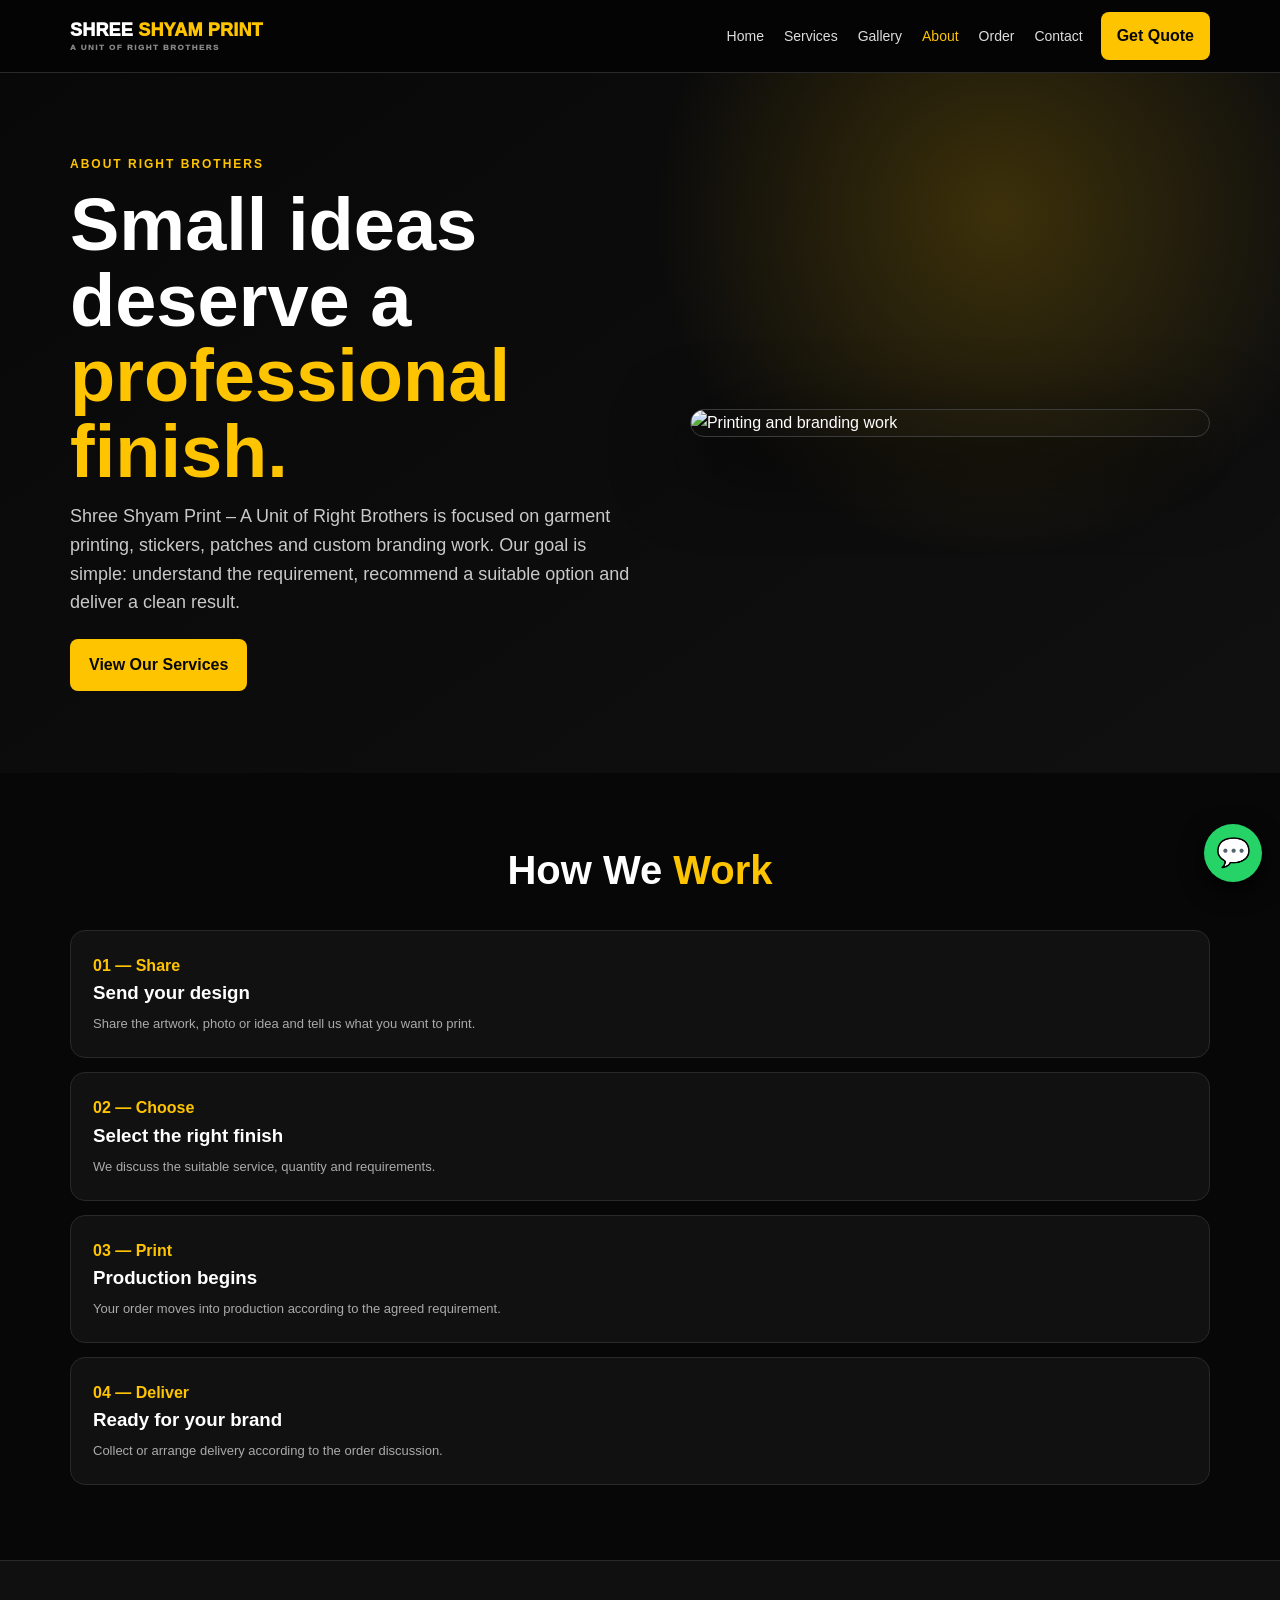
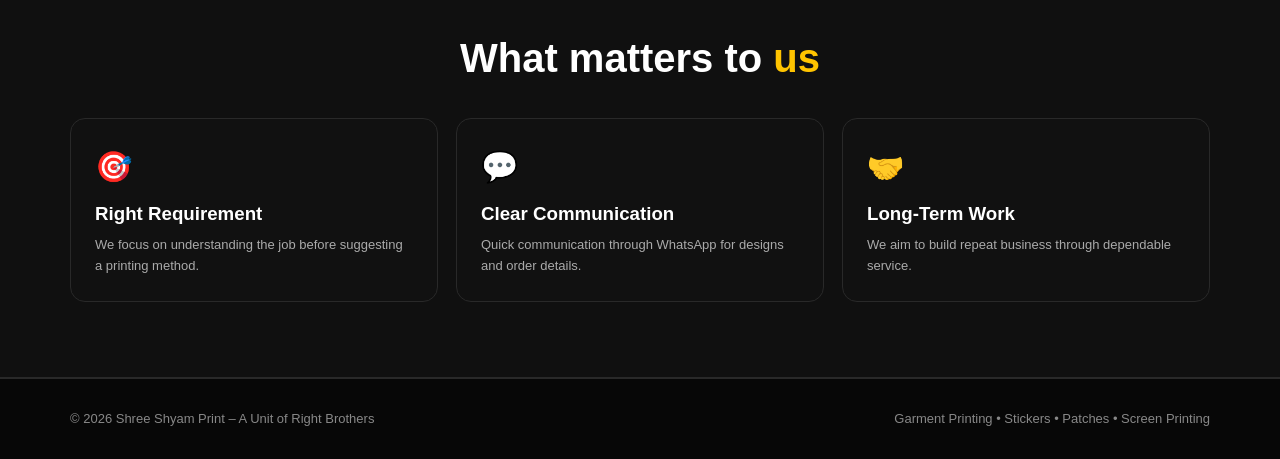
==== commit 0501ccc1: "Add files via upload" ====
--- a/about.html
+++ b/about.html
@@ -1,61 +1,2 @@
 <!doctype html><html lang="en"><head><meta charset="utf-8"><meta name="viewport" content="width=device-width,initial-scale=1"><meta name="description" content="About Shree Shyam Print – A Unit of Right Brothers, printing and branding solutions in Kolkata."><title>About Us | Shree Shyam Print</title><link rel="stylesheet" href="style.css"></head><body>
-<header><div class="wrap nav"><a class="brand" href="index.html">SHREE <span>SHYAM PRINT</span><small>A UNIT OF RIGHT BROTHERS</small></a><nav><a href="index.html">Home</a><a href="services.html">Services</a><a href="gallery.html">Gallery</a><a class="active" href="about.html">About</a><a href="order.html">Order</a><a href="contact.html">Contact</a></nav><a class="order" href="order.html">Get Quote</a></div></header><main><section class="hero"><div class="wrap heroGrid"><div><div class="eyebrow">ABOUT RIGHT BROTHERS</div><h1>Small ideas deserve a <span>professional finish.</span></h1><p>Shree Shyam Print – A Unit of Right Brothers is focused on garment printing, stickers, patches and custom branding work. Our goal is simple: understand the requirement, recommend a suitable option and deliver a clean result.</p><a class="btn btnGold" href="services.html">View Our Services</a></div><img class="heroImg" src="[data-uri]" alt="Printing and branding work"></div></section><section><div class="wrap"><div class="heading"><h2>How We <span>Work</span></h2></div><div class="timeline"><div class="card"><b>01 — Share</b><h3>Send your design</h3><p>Share the artwork, photo or idea and tell us what you want to print.</p></div><div class="card"><b>02 — Choose</b><h3>Select the right finish</h3><p>We discuss the suitable service, quantity and requirements.</p></div><div class="card"><b>03 — Print</b><h3>Production begins</h3><p>Your order moves into production according to the agreed requirement.</p></div><div class="card"><b>04 — Deliver</b><h3>Ready for your brand</h3><p>Collect or arrange delivery according to the order discussion.</p></div></div></div></section><section class="band"><div class="wrap"><div class="heading"><h2>What matters to <span>us</span></h2></div><div class="grid features"><div class="card"><div class="icon">🎯</div><h3>Right Requirement</h3><p>We focus on understanding the job before suggesting a printing method.</p></div><div class="card"><div class="icon">💬</div><h3>Clear Communication</h3><p>Quick communication through WhatsApp for designs and order details.</p></div><div class="card"><div class="icon">🤝</div><h3>Long-Term Work</h3><p>We aim to build repeat business through dependable service.</p></div></div></div></section></main><footer><div class="wrap foot"><div>© 2026 Shree Shyam Print – A Unit of Right Brothers</div><div>Garment Printing • Stickers • Patches • Screen Printing</div></div></footer><a class="wa" href="https://wa.me/919330993359">💬</a>
-<section class="ssp-all-work-gallery" aria-label="Our Work">
-  <div class="ssp-gallery-heading">
-    <div class="ssp-eyebrow">SHREE SHYAM PRINT</div>
-    <h2>Our Work</h2>
-    <p>A Unit of Right Brothers</p>
-  </div>
-  <div class="ssp-work-grid">
-    <article class="ssp-work-card">
-      <img src="[data-uri]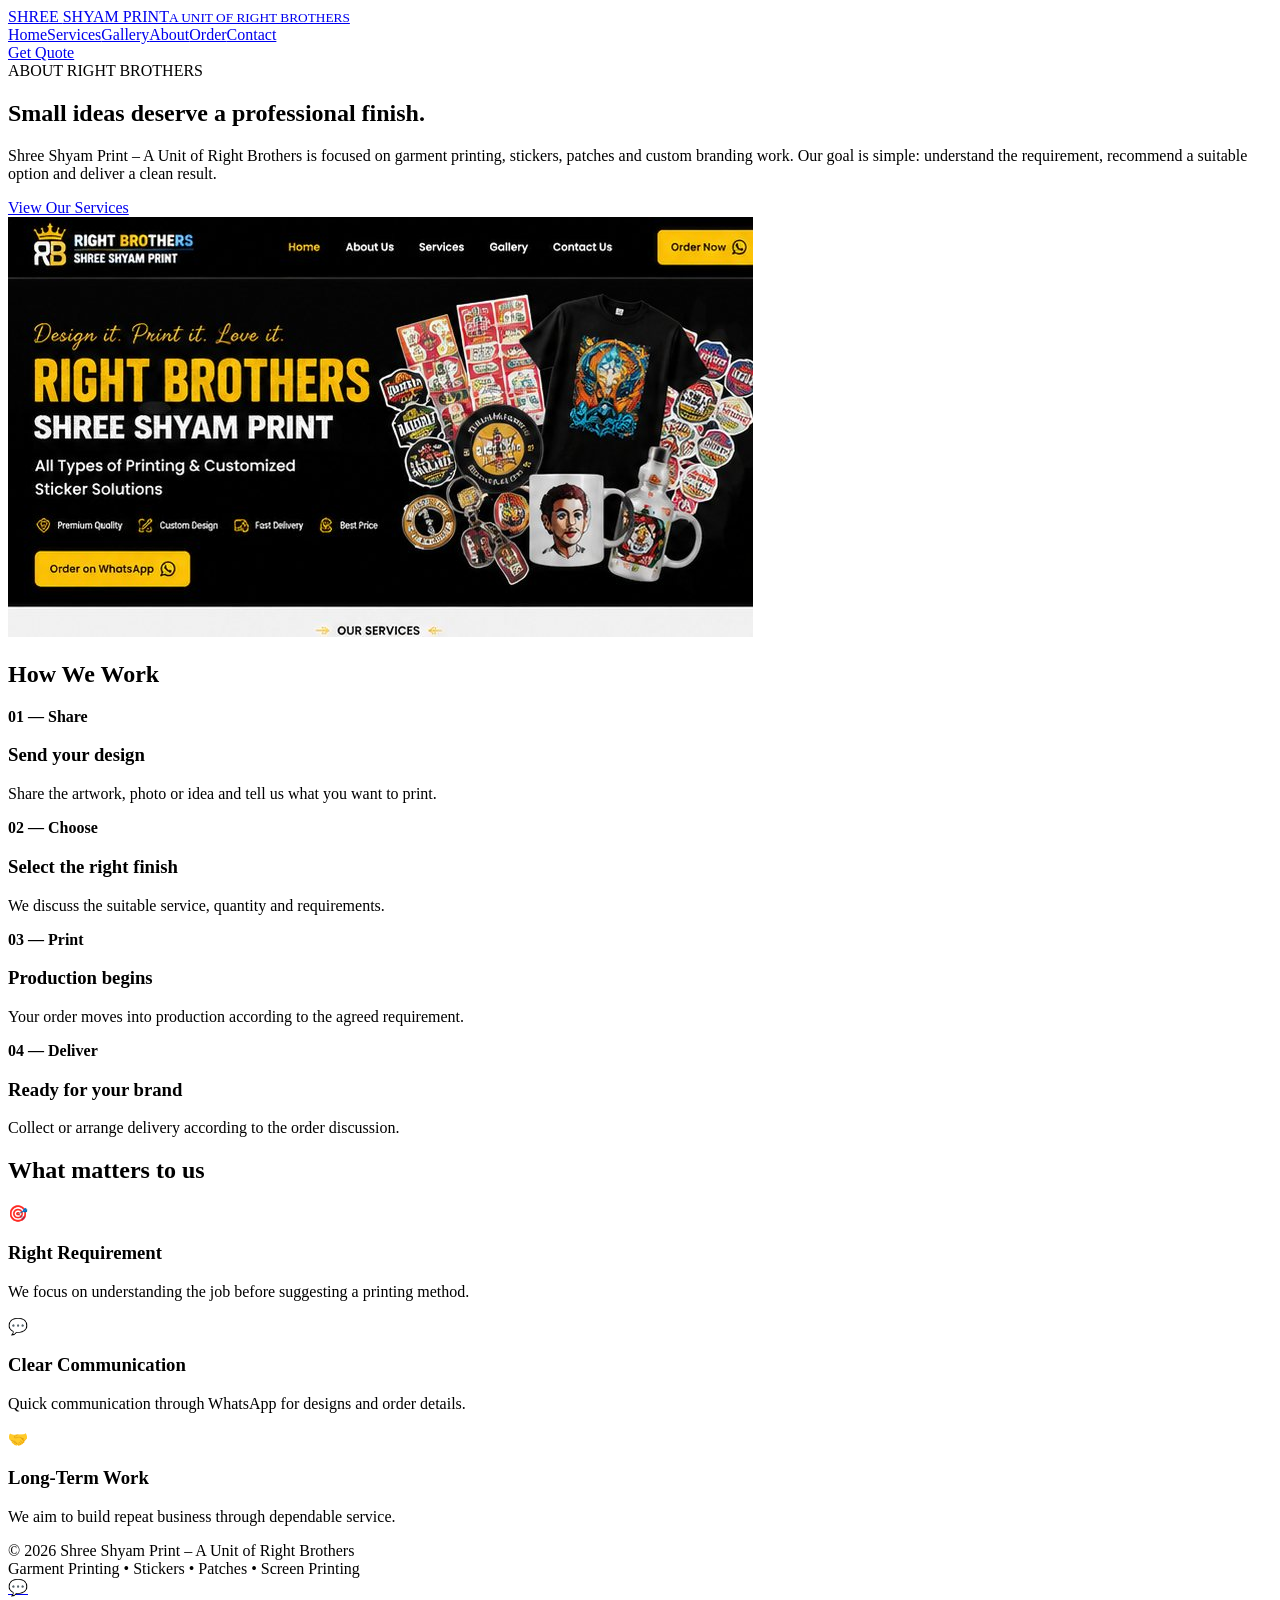
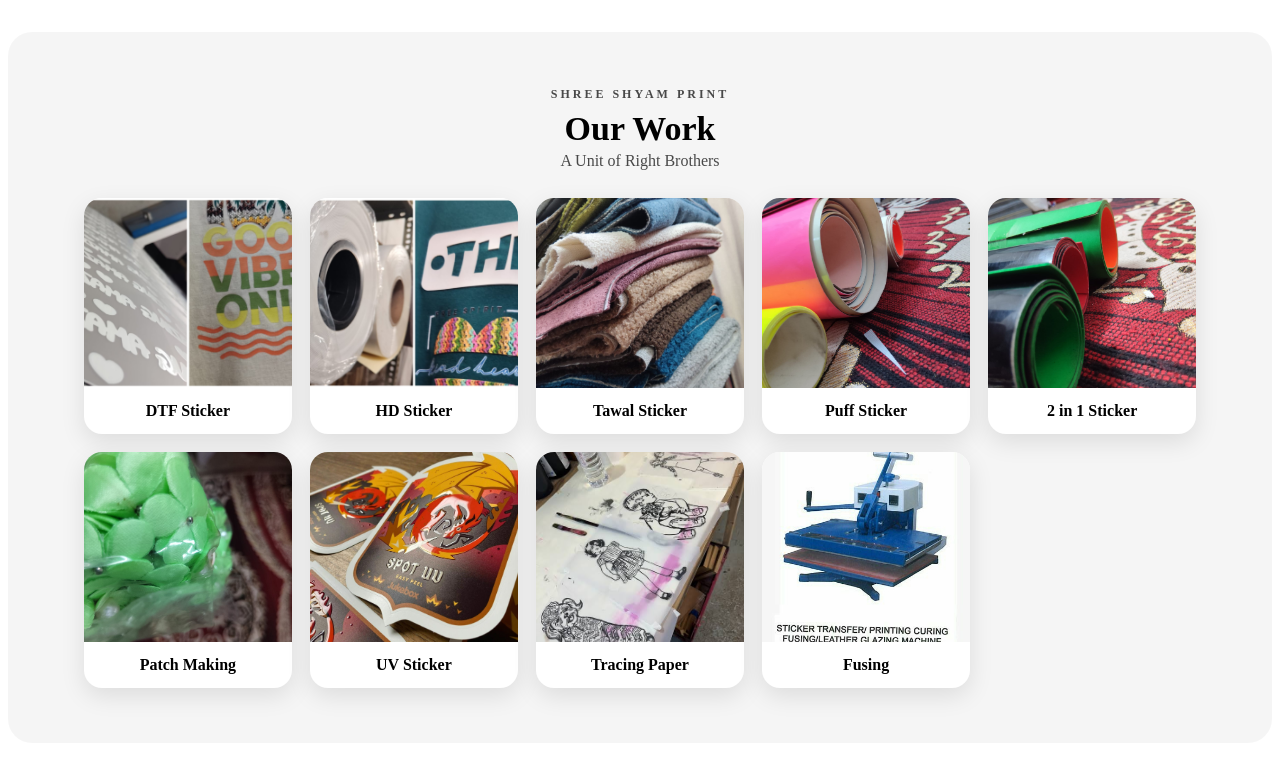
==== commit 0dfd61e1: "Add files via upload" ====
--- a/about.html
+++ b/about.html
@@ -1,2 +1,61 @@
 <!doctype html><html lang="en"><head><meta charset="utf-8"><meta name="viewport" content="width=device-width,initial-scale=1"><meta name="description" content="About Shree Shyam Print – A Unit of Right Brothers, printing and branding solutions in Kolkata."><title>About Us | Shree Shyam Print</title><link rel="stylesheet" href="style.css"></head><body>
-<header><div class="wrap nav"><a class="brand" href="index.html">SHREE <span>SHYAM PRINT</span><small>A UNIT OF RIGHT BROTHERS</small></a><nav><a href="index.html">Home</a><a href="services.html">Services</a><a href="gallery.html">Gallery</a><a class="active" href="about.html">About</a><a href="order.html">Order</a><a href="contact.html">Contact</a></nav><a class="order" href="order.html">Get Quote</a></div></header><main><section class="hero"><div class="wrap heroGrid"><div><div class="eyebrow">ABOUT RIGHT BROTHERS</div><h1>Small ideas deserve a <span>professional finish.</span></h1><p>Shree Shyam Print – A Unit of Right Brothers is focused on garment printing, stickers, patches and custom branding work. Our goal is simple: understand the requirement, recommend a suitable option and deliver a clean result.</p><a class="btn btnGold" href="services.html">View Our Services</a></div><img class="heroImg" src="assets/img1.jpg" alt="Printing and branding work"></div></section><section><div class="wrap"><div class="heading"><h2>How We <span>Work</span></h2></div><div class="timeline"><div class="card"><b>01 — Share</b><h3>Send your design</h3><p>Share the artwork, photo or idea and tell us what you want to print.</p></div><div class="card"><b>02 — Choose</b><h3>Select the right finish</h3><p>We discuss the suitable service, quantity and requirements.</p></div><div class="card"><b>03 — Print</b><h3>Production begins</h3><p>Your order moves into production according to the agreed requirement.</p></div><div class="card"><b>04 — Deliver</b><h3>Ready for your brand</h3><p>Collect or arrange delivery according to the order discussion.</p></div></div></div></section><section class="band"><div class="wrap"><div class="heading"><h2>What matters to <span>us</span></h2></div><div class="grid features"><div class="card"><div class="icon">🎯</div><h3>Right Requirement</h3><p>We focus on understanding the job before suggesting a printing method.</p></div><div class="card"><div class="icon">💬</div><h3>Clear Communication</h3><p>Quick communication through WhatsApp for designs and order details.</p></div><div class="card"><div class="icon">🤝</div><h3>Long-Term Work</h3><p>We aim to build repeat business through dependable service.</p></div></div></div></section></main><footer><div class="wrap foot"><div>© 2026 Shree Shyam Print – A Unit of Right Brothers</div><div>Garment Printing • Stickers • Patches • Screen Printing</div></div></footer><a class="wa" href="https://wa.me/919330993359">💬</a></body></html>
+<header><div class="wrap nav"><a class="brand" href="index.html">SHREE <span>SHYAM PRINT</span><small>A UNIT OF RIGHT BROTHERS</small></a><nav><a href="index.html">Home</a><a href="services.html">Services</a><a href="gallery.html">Gallery</a><a class="active" href="about.html">About</a><a href="order.html">Order</a><a href="contact.html">Contact</a></nav><a class="order" href="order.html">Get Quote</a></div></header><main><section class="hero"><div class="wrap heroGrid"><div><div class="eyebrow">ABOUT RIGHT BROTHERS</div><h1>Small ideas deserve a <span>professional finish.</span></h1><p>Shree Shyam Print – A Unit of Right Brothers is focused on garment printing, stickers, patches and custom branding work. Our goal is simple: understand the requirement, recommend a suitable option and deliver a clean result.</p><a class="btn btnGold" href="services.html">View Our Services</a></div><img class="heroImg" src="[data-uri]" alt="Printing and branding work"></div></section><section><div class="wrap"><div class="heading"><h2>How We <span>Work</span></h2></div><div class="timeline"><div class="card"><b>01 — Share</b><h3>Send your design</h3><p>Share the artwork, photo or idea and tell us what you want to print.</p></div><div class="card"><b>02 — Choose</b><h3>Select the right finish</h3><p>We discuss the suitable service, quantity and requirements.</p></div><div class="card"><b>03 — Print</b><h3>Production begins</h3><p>Your order moves into production according to the agreed requirement.</p></div><div class="card"><b>04 — Deliver</b><h3>Ready for your brand</h3><p>Collect or arrange delivery according to the order discussion.</p></div></div></div></section><section class="band"><div class="wrap"><div class="heading"><h2>What matters to <span>us</span></h2></div><div class="grid features"><div class="card"><div class="icon">🎯</div><h3>Right Requirement</h3><p>We focus on understanding the job before suggesting a printing method.</p></div><div class="card"><div class="icon">💬</div><h3>Clear Communication</h3><p>Quick communication through WhatsApp for designs and order details.</p></div><div class="card"><div class="icon">🤝</div><h3>Long-Term Work</h3><p>We aim to build repeat business through dependable service.</p></div></div></div></section></main><footer><div class="wrap foot"><div>© 2026 Shree Shyam Print – A Unit of Right Brothers</div><div>Garment Printing • Stickers • Patches • Screen Printing</div></div></footer><a class="wa" href="https://wa.me/919330993359">💬</a>
+<section class="ssp-all-work-gallery" aria-label="Our Work">
+  <div class="ssp-gallery-heading">
+    <div class="ssp-eyebrow">SHREE SHYAM PRINT</div>
+    <h2>Our Work</h2>
+    <p>A Unit of Right Brothers</p>
+  </div>
+  <div class="ssp-work-grid">
+    <article class="ssp-work-card">
+      <img src="[data-uri]